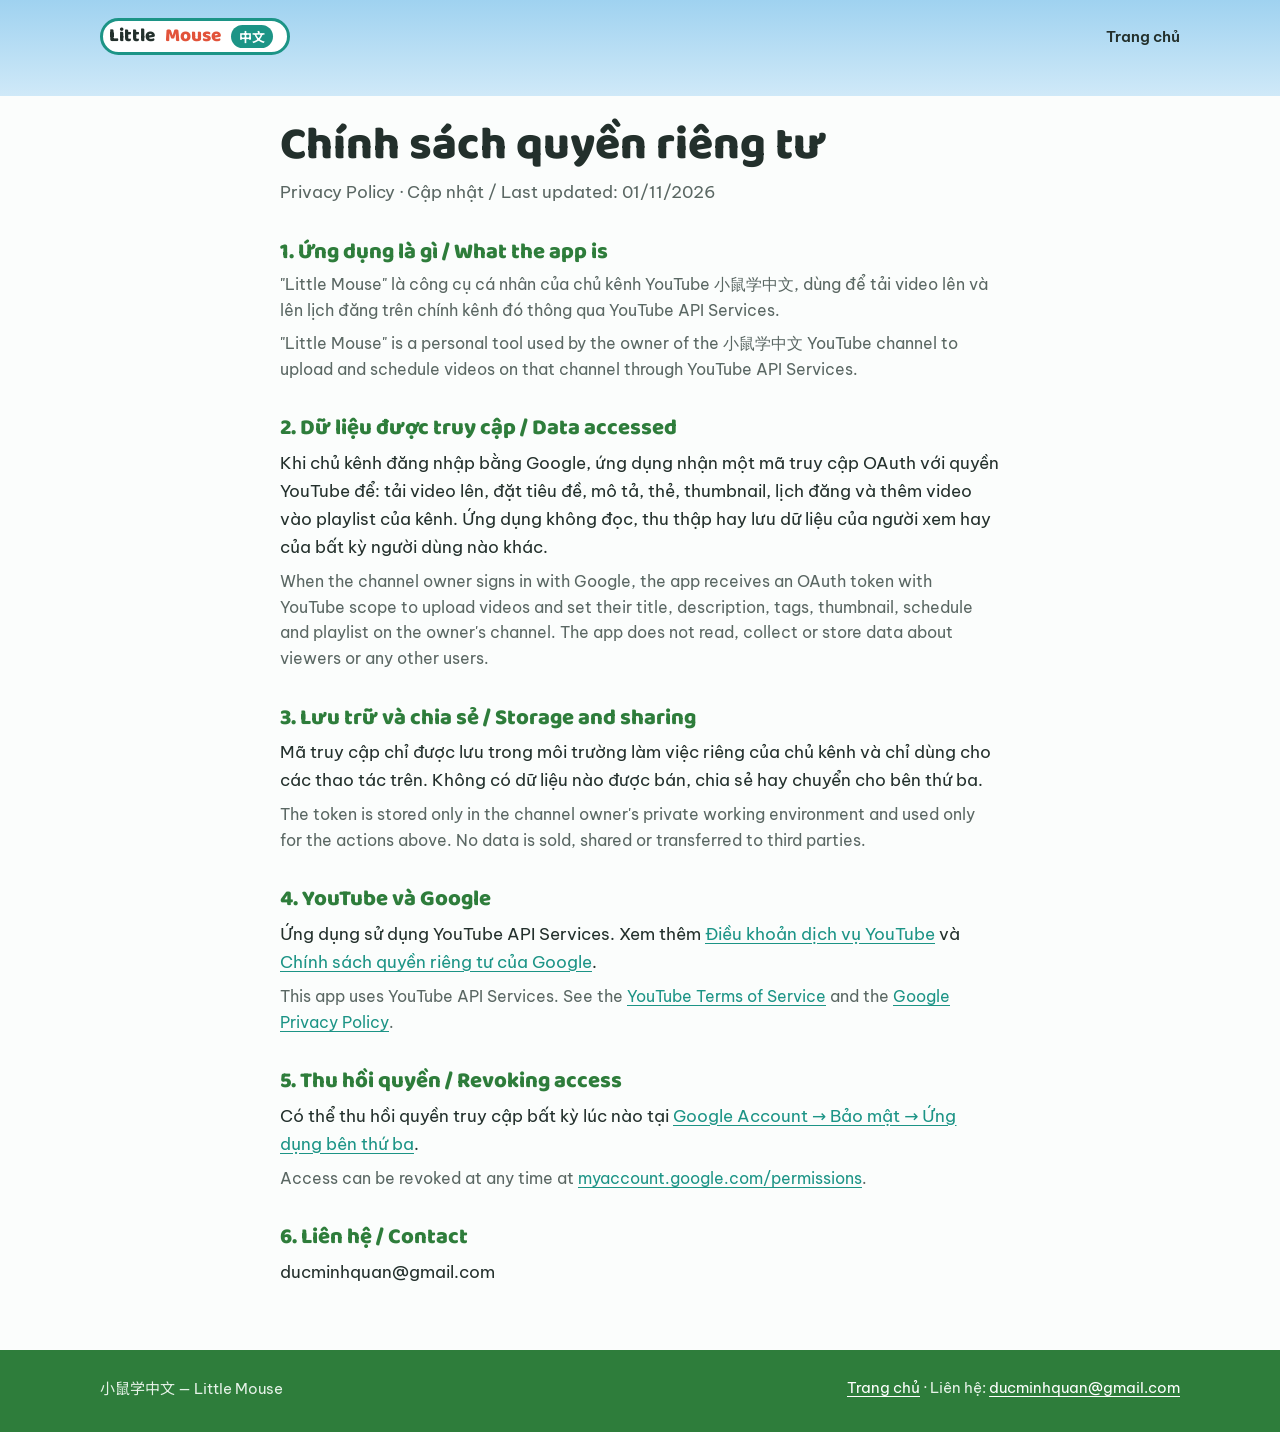
==== privacy.html @ 1909398d "Little Mouse homepage and privacy policy for the YouTube upload app Co-Authored-By: Claude Opus 5.5 " ====
<!doctype html>
<html lang="vi">
<head>
<meta charset="utf-8">
<meta name="viewport" content="width=device-width,initial-scale=1">
<title>Chính sách quyền riêng tư · Little Mouse</title>
<link rel="preconnect" href="https://fonts.googleapis.com">
<link rel="preconnect" href="https://fonts.gstatic.com" crossorigin>
<link rel="stylesheet" href="https://fonts.googleapis.com/css2?family=Baloo+2:wght@700;800&family=Be+Vietnam+Pro:wght@400;600&family=Noto+Sans+SC:wght@700;900&display=swap">
<link rel="stylesheet" href="style.css">
</head>
<body>
<div class="doc-top" aria-hidden="true"></div>
<header class="bar">
  <div class="wrap">
    <a class="logo" href="./">Little <span class="m">Mouse</span> <span class="tag" lang="zh">中文</span></a>
    <nav><a href="./">Trang chủ</a></nav>
  </div>
</header>
<main class="doc">
  <div class="wrap">
  <h1>Chính sách quyền riêng tư</h1>
  <p class="date">Privacy Policy · Cập nhật / Last updated: 01/11/2026</p>
  <h2>1. Ứng dụng là gì / What the app is</h2>
  <p class="en">"Little Mouse" là công cụ cá nhân của chủ kênh YouTube 小鼠学中文, dùng để tải video lên và lên lịch đăng trên chính kênh đó thông qua YouTube API Services.</p>
  <p class="en">"Little Mouse" is a personal tool used by the owner of the 小鼠学中文 YouTube channel to upload and schedule videos on that channel through YouTube API Services.</p>

  <h2>2. Dữ liệu được truy cập / Data accessed</h2>
  <p>Khi chủ kênh đăng nhập bằng Google, ứng dụng nhận một mã truy cập OAuth với quyền YouTube để: tải video lên, đặt tiêu đề, mô tả, thẻ, thumbnail, lịch đăng và thêm video vào playlist của kênh. Ứng dụng không đọc, thu thập hay lưu dữ liệu của người xem hay của bất kỳ người dùng nào khác.</p>
  <p class="en">When the channel owner signs in with Google, the app receives an OAuth token with YouTube scope to upload videos and set their title, description, tags, thumbnail, schedule and playlist on the owner's channel. The app does not read, collect or store data about viewers or any other users.</p>

  <h2>3. Lưu trữ và chia sẻ / Storage and sharing</h2>
  <p>Mã truy cập chỉ được lưu trong môi trường làm việc riêng của chủ kênh và chỉ dùng cho các thao tác trên. Không có dữ liệu nào được bán, chia sẻ hay chuyển cho bên thứ ba.</p>
  <p class="en">The token is stored only in the channel owner's private working environment and used only for the actions above. No data is sold, shared or transferred to third parties.</p>

  <h2>4. YouTube và Google</h2>
  <p>Ứng dụng sử dụng YouTube API Services. Xem thêm <a href="https://www.youtube.com/t/terms">Điều khoản dịch vụ YouTube</a> và <a href="https://policies.google.com/privacy">Chính sách quyền riêng tư của Google</a>.</p>
  <p class="en">This app uses YouTube API Services. See the <a href="https://www.youtube.com/t/terms">YouTube Terms of Service</a> and the <a href="https://policies.google.com/privacy">Google Privacy Policy</a>.</p>

  <h2>5. Thu hồi quyền / Revoking access</h2>
  <p>Có thể thu hồi quyền truy cập bất kỳ lúc nào tại <a href="https://myaccount.google.com/permissions">Google Account → Bảo mật → Ứng dụng bên thứ ba</a>.</p>
  <p class="en">Access can be revoked at any time at <a href="https://myaccount.google.com/permissions">myaccount.google.com/permissions</a>.</p>

  <h2>6. Liên hệ / Contact</h2>
  <p>ducminhquan@gmail.com</p>
  </div>
</main>
<footer>
  <div class="wrap">
    <span><span lang="zh">小鼠学中文</span> — Little Mouse</span>
    <span><a href="./">Trang chủ</a> · Liên hệ: <a href="mailto:ducminhquan@gmail.com">ducminhquan@gmail.com</a></span>
  </div>
</footer>
</body>
</html>
---- style.css ----
/* Little Mouse · 小鼠学中文 — palette taken from the episode thumbnails:
   sky, grass, tomato-red Hanzi, gold pinyin, the mouse's teal hoodie. */
:root {
  --sky: #CFE9F8;
  --sky-deep: #9FD2F0;
  --paper: #FBFDFC;
  --grass: #63B552;
  --grass-deep: #2E7D3B;
  --tomato: #E2533A;
  --gold: #F2A20C;
  --teal: #1C9486;
  --ink: #23302C;
  --muted: #5A6763;
  --line: #DCE7E3;
  --f-display: "Baloo 2", "Be Vietnam Pro", system-ui, sans-serif;
  --f-body: "Be Vietnam Pro", system-ui, -apple-system, "Segoe UI", sans-serif;
  --f-zh: "Noto Sans SC", "PingFang SC", "Microsoft YaHei", sans-serif;
}

* { box-sizing: border-box; }
html { -webkit-text-size-adjust: 100%; }
body { margin: 0; background: var(--paper); color: var(--ink); font: 17px/1.65 var(--f-body); }
img { max-width: 100%; display: block; }
a { color: var(--teal); text-underline-offset: 3px; }
a:focus-visible { outline: 3px solid var(--gold); outline-offset: 3px; border-radius: 4px; }
[lang="zh"] { font-family: var(--f-zh); }
h1, h2, h3 { font-family: var(--f-display); line-height: 1.12; margin: 0; text-wrap: balance; }
p { margin: 0; }
.wrap { width: min(1080px, 100% - 32px); margin-inline: auto; }

/* ---------- top bar ---------- */
.bar { position: absolute; inset: 0 0 auto; z-index: 2; padding-block: 18px; }
.bar .wrap { display: flex; justify-content: space-between; align-items: center; gap: 16px; }
.logo { display: inline-flex; align-items: center; gap: 10px; background: #fff; border: 3px solid var(--teal);
  border-radius: 999px; padding: 4px 14px 4px 6px; text-decoration: none; color: var(--ink);
  font: 800 19px/1 var(--f-display); }
.logo .m { color: var(--tomato); }
.logo .tag { font: 700 13px/1 var(--f-zh); color: #fff; background: var(--teal); border-radius: 999px; padding: 5px 8px; }
.bar nav a { font-weight: 600; font-size: 15px; color: var(--ink); text-decoration: none; }
.bar nav a:hover { text-decoration: underline; }

/* ---------- hero: the channel name read like an episode title ---------- */
.hero { position: relative; overflow: hidden; padding: 120px 0 0;
  background: linear-gradient(180deg, var(--sky-deep) 0%, var(--sky) 62%, #E6F4EA 100%); }
.cloud { position: absolute; width: 170px; height: 54px; background: #fff; border-radius: 999px; opacity: .92; }
.cloud::before, .cloud::after { content: ""; position: absolute; background: #fff; border-radius: 50%; }
.cloud::before { width: 74px; height: 74px; left: 26px; top: -36px; }
.cloud::after { width: 56px; height: 56px; left: 84px; top: -24px; }
.cloud.c1 { right: 9%; top: 92px; }
.cloud.c2 { left: -50px; top: 230px; transform: scale(.7); }

.title { position: relative; display: grid; grid-template-columns: repeat(5, auto); justify-content: start;
  column-gap: clamp(2px, .6vw, 10px); }
.ch { display: grid; justify-items: center; }
.py { font: 800 clamp(16px, 3vw, 34px)/1 var(--f-display); color: var(--gold);
  -webkit-text-stroke: 5px #fff; paint-order: stroke fill; margin-bottom: .18em; }
.hz { font: 900 clamp(56px, 13.5vw, 168px)/1 var(--f-zh); color: var(--tomato);
  -webkit-text-stroke: clamp(6px, 1.4vw, 14px) #fff; paint-order: stroke fill;
  text-shadow: 0 .05em 0 rgba(35, 48, 44, .18); }

/* karaoke sweep: each syllable lights up in turn, once, like the narration in the videos */
@media (prefers-reduced-motion: no-preference) {
  .py { animation: sing .5s ease-out both; animation-delay: calc(.35s + var(--i) * .42s); }
  .hz { animation: hop .5s cubic-bezier(.3, 1.6, .5, 1) both; animation-delay: calc(.35s + var(--i) * .42s); }
  @keyframes sing { from { color: #fff; } 40% { color: #FFE08A; } to { color: var(--gold); } }
  @keyframes hop { 0% { transform: translateY(0); } 45% { transform: translateY(-.08em); } 100% { transform: translateY(0); } }
}

.badge { display: inline-block; margin-top: 26px; background: var(--teal); color: #fff; border: 4px solid #fff;
  border-radius: 999px; padding: 6px 20px; font: 800 clamp(18px, 2.6vw, 26px)/1.2 var(--f-display); }
.lede { max-width: 34em; margin-top: 22px; font-size: clamp(17px, 2vw, 19px); }
.cta { display: inline-flex; align-items: center; gap: 10px; margin-top: 26px; background: var(--tomato); color: #fff;
  text-decoration: none; font: 800 19px/1 var(--f-display); padding: 15px 24px 13px; border-radius: 999px;
  box-shadow: 0 4px 0 #A9321F; }
.cta:hover { background: #D2462E; }
.cta:active { transform: translateY(2px); box-shadow: 0 2px 0 #A9321F; }
.cta svg { width: 22px; height: 22px; }

/* the path and the grass the mouse walks on in every episode */
.ground { position: relative; height: 110px; margin-top: 56px; }
.ground::before { content: ""; position: absolute; inset: 0 -5% 46px; background: #9ED37E; border-radius: 50% 50% 0 0 / 70px 70px 0 0; }
.ground::after { content: ""; position: absolute; inset: auto 0 0; height: 58px;
  background: repeating-linear-gradient(90deg, transparent 0 46px, rgba(160, 112, 50, .18) 46px 70px) 0 22px / 100% 8px no-repeat,
    linear-gradient(#E9C98E 0 30px, var(--grass) 30px); }

/* ---------- sections ---------- */
section.block { padding: 72px 0 8px; }
.block h2 { font-size: clamp(28px, 4vw, 40px); font-weight: 800; }
.block .intro { color: var(--muted); max-width: 40em; margin-top: 10px; }

.eps { list-style: none; margin: 30px 0 0; padding: 0; display: grid; gap: 22px;
  grid-template-columns: repeat(auto-fill, minmax(min(100%, 300px), 1fr)); }
.ep a { display: grid; gap: 10px; text-decoration: none; color: var(--ink); }
.ep img { width: 100%; height: auto; aspect-ratio: 16 / 9; object-fit: cover; border-radius: 14px; border: 3px solid #fff;
  box-shadow: 0 0 0 1px var(--line); }
.ep a:hover img { box-shadow: 0 0 0 3px var(--teal); }
.ep .t { font: 700 20px/1.25 var(--f-display); }
.ep .t span { font-family: var(--f-zh); color: var(--tomato); margin-right: 8px; }
.ep .s { color: var(--muted); font-size: 15px; }

.steps { list-style: none; margin: 30px 0 0; padding: 0; display: grid; gap: 18px;
  grid-template-columns: repeat(auto-fit, minmax(min(100%, 250px), 1fr)); counter-reset: s; }
.steps li { counter-increment: s; position: relative; padding: 22px 20px 20px 74px; background: #fff;
  border: 2px solid var(--line); border-radius: 18px; }
.steps li::before { content: counter(s); position: absolute; left: 18px; top: 18px; width: 40px; height: 40px;
  border-radius: 50%; background: var(--gold); color: #fff; font: 800 22px/42px var(--f-display); text-align: center; }
.steps h3 { font-size: 21px; font-weight: 800; margin-bottom: 4px; }
.steps p { color: var(--muted); font-size: 16px; }

.app { margin-top: 72px; padding: 30px 0; border-top: 2px dashed var(--line); }
.app .wrap { display: grid; gap: 8px; max-width: 760px; margin-left: max(16px, (100% - 1080px) / 2); }
.app h2 { font-size: 22px; font-weight: 800; }
.app p { color: var(--muted); font-size: 15.5px; }

footer { background: var(--grass-deep); color: #E6F2E8; padding: 26px 0 30px; font-size: 15px; }
footer .wrap { display: flex; flex-wrap: wrap; gap: 8px 22px; justify-content: space-between; }
footer a { color: #fff; }

/* ---------- privacy page ---------- */
.doc { padding: 120px 0 64px; }
.doc .wrap { max-width: 720px; }
.doc h1 { font-size: clamp(32px, 5vw, 46px); font-weight: 800; }
.doc .date { color: var(--muted); margin-top: 6px; }
.doc h2 { font-size: 22px; font-weight: 800; margin: 34px 0 8px; color: var(--grass-deep); }
.doc p + p { margin-top: 8px; }
.doc .en { color: var(--muted); font-size: 15.5px; }
.doc-top { background: linear-gradient(180deg, var(--sky-deep), var(--sky)); height: 96px; position: absolute; inset: 0 0 auto; }

@media (max-width: 560px) {
  .bar nav { display: none; }
  .hero { padding-top: 100px; }
  .cloud.c1 { top: 70px; right: -30px; transform: scale(.7); }
  .ground { height: 80px; margin-top: 40px; }
  section.block { padding-top: 56px; }
  .steps li { padding-left: 66px; }
}

/* keep the clouds behind the hero text */
.hero .wrap { position: relative; z-index: 1; }
@media (max-width: 560px) { .cloud.c2 { display: none; } .hz { font-size: 15.5vw; } }
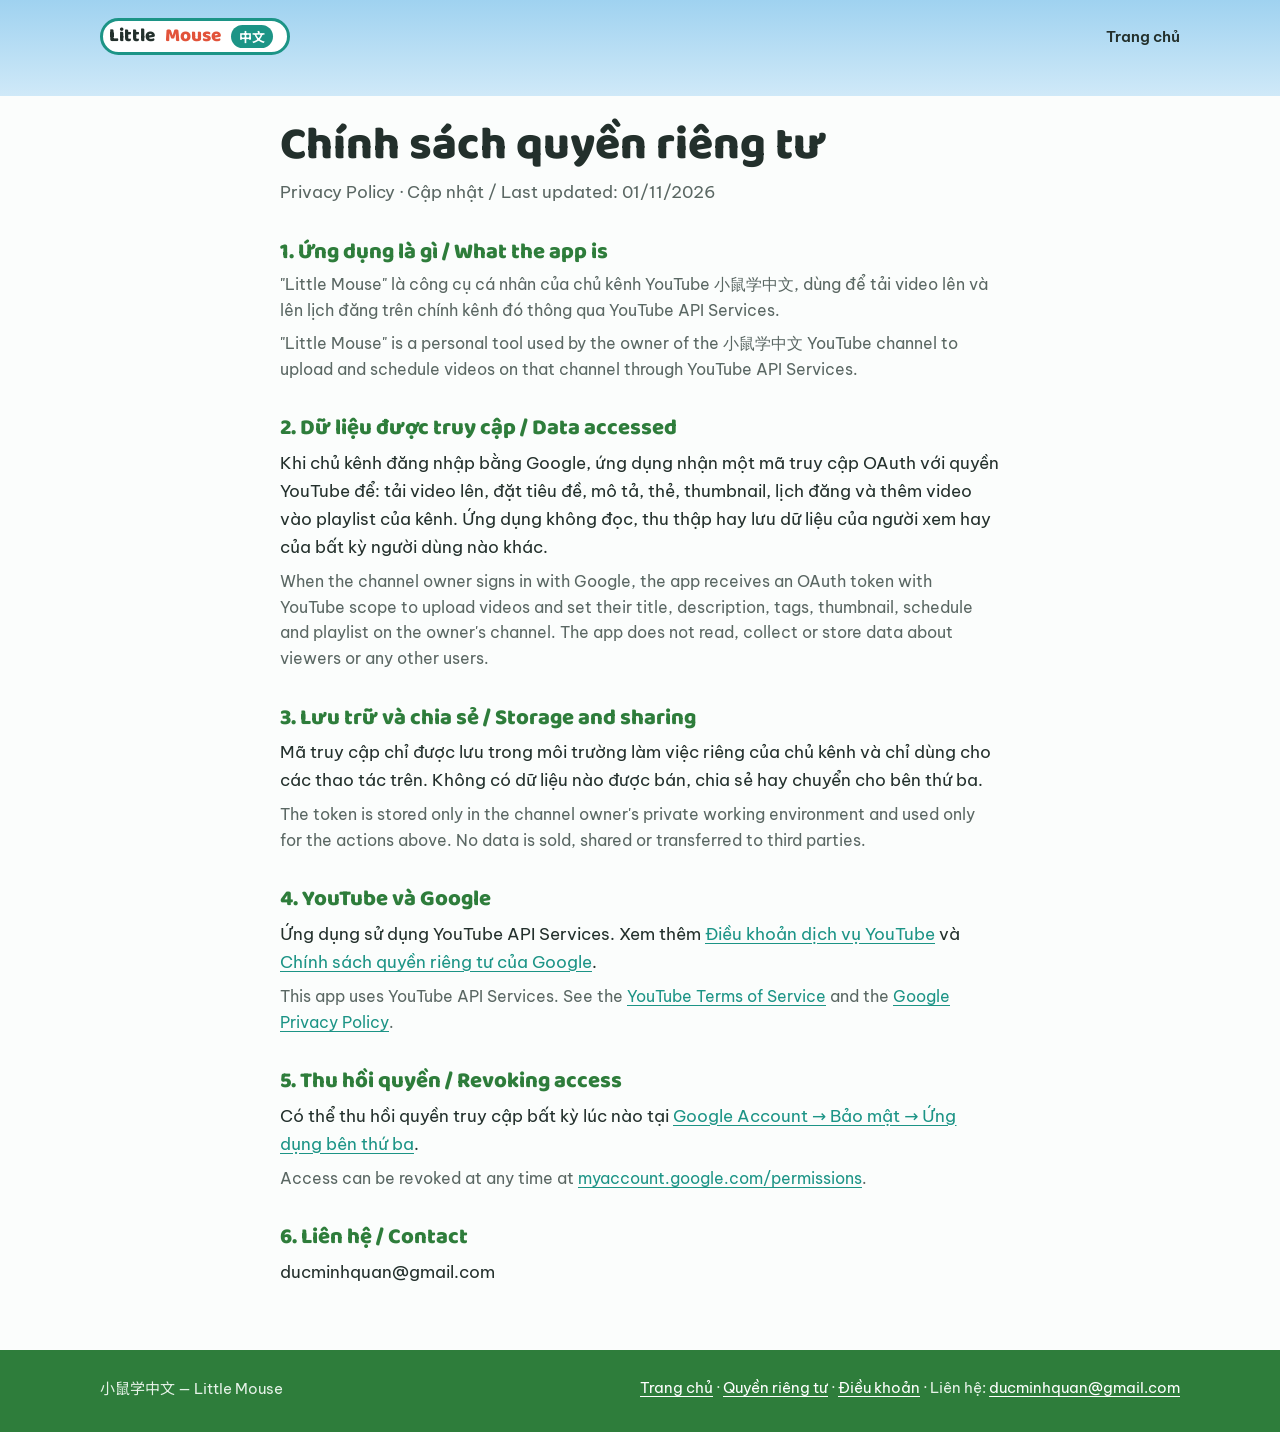
==== commit f67f4012: "Add Terms of Service page Co-Authored-By: Claude Opus 5.5 <noreply@anthropic.com> Claude-Session: ht" ====
--- a/privacy.html
+++ b/privacy.html
@@ -48,7 +48,7 @@
 <footer>
   <div class="wrap">
     <span><span lang="zh">小鼠学中文</span> — Little Mouse</span>
-    <span><a href="./">Trang chủ</a> · Liên hệ: <a href="mailto:ducminhquan@gmail.com">ducminhquan@gmail.com</a></span>
+    <span><a href="./">Trang chủ</a> · <a href="privacy.html">Quyền riêng tư</a> · <a href="terms.html">Điều khoản</a> · Liên hệ: <a href="mailto:ducminhquan@gmail.com">ducminhquan@gmail.com</a></span>
   </div>
 </footer>
 </body>
